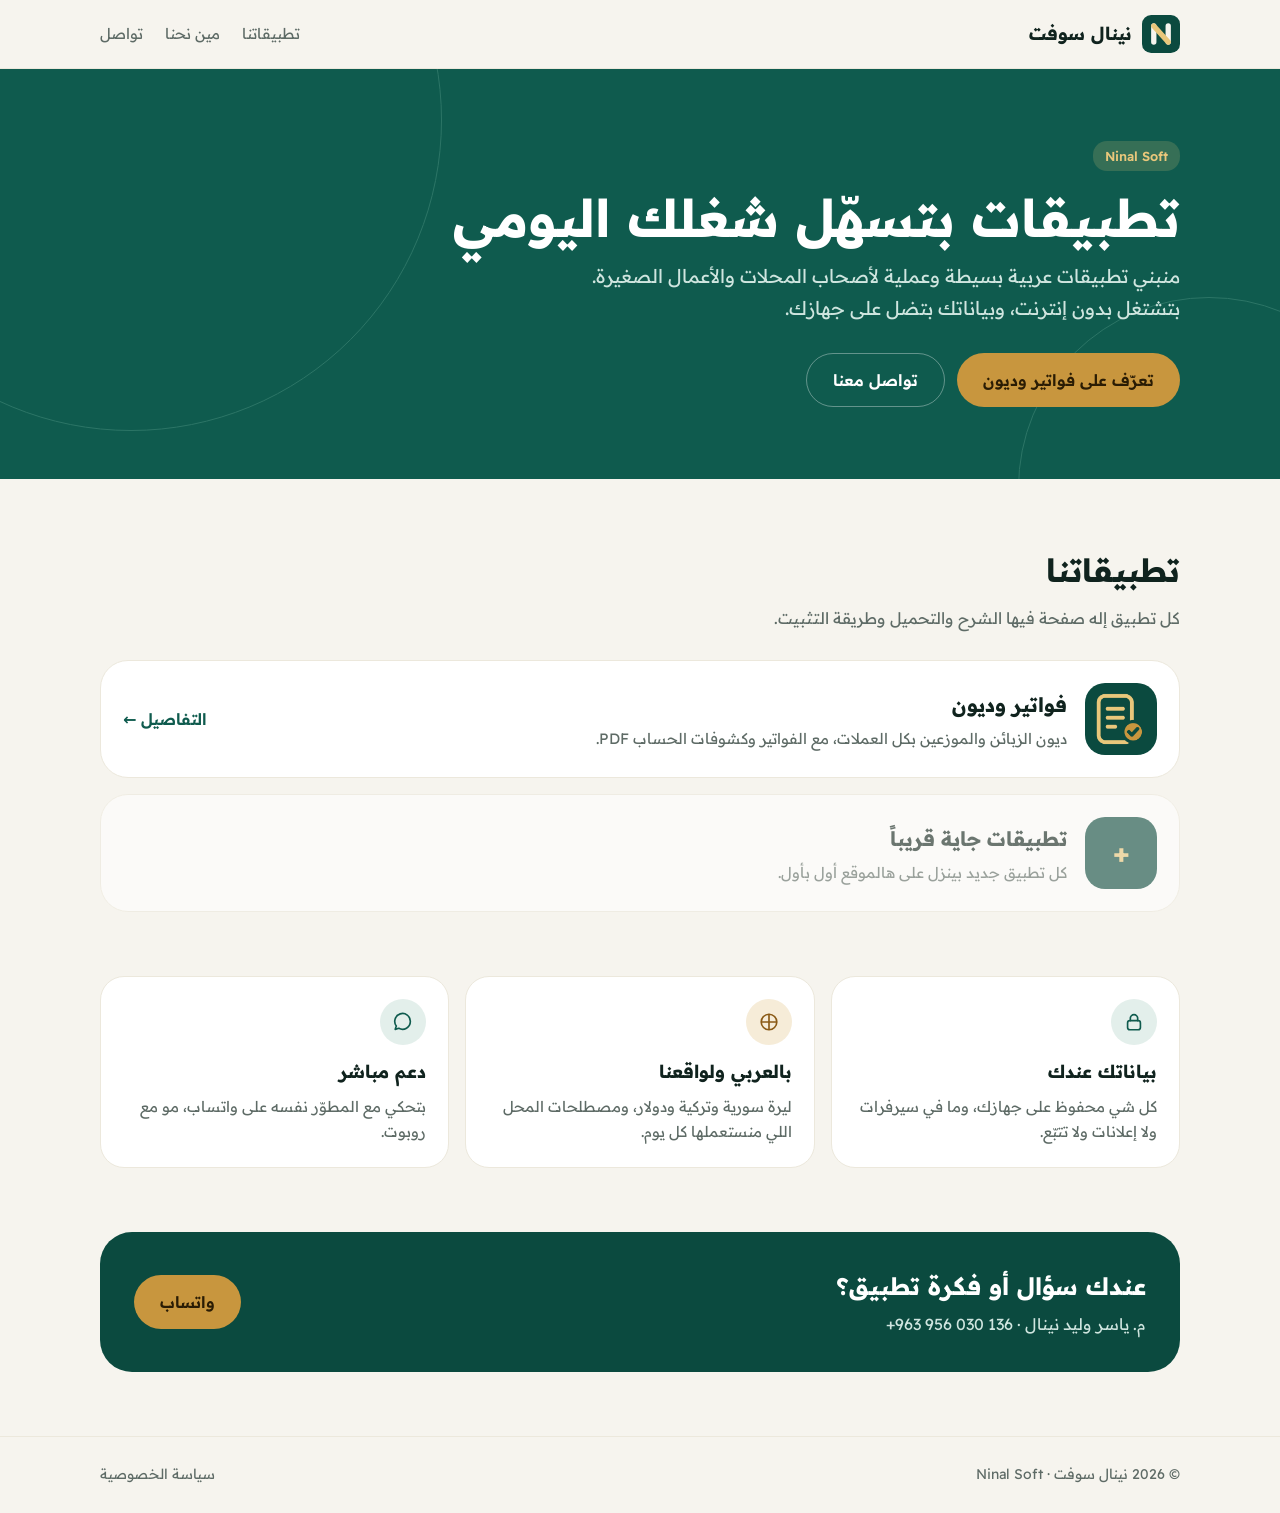
==== index.html @ b2c63a5c "موقع نينال سوفت: الرئيسية، فواتير وديون، التثبيت، الخصوصية، 404 Co-Authored-By: Claude Opus 5.5 <nor" ====
<!doctype html>
<html lang="ar" dir="rtl">
<head>
<meta charset="utf-8">
<meta name="viewport" content="width=device-width, initial-scale=1">
<title>نينال سوفت · Ninal Soft</title>
<meta name="description" content="نينال سوفت: تطبيقات عربية بسيطة وعملية لأصحاب المحلات والأعمال الصغيرة. أول تطبيقاتنا: فواتير وديون.">
<meta property="og:title" content="نينال سوفت · Ninal Soft">
<meta property="og:description" content="تطبيقات عربية عملية لأصحاب المحلات. أول تطبيقاتنا: فواتير وديون.">
<meta property="og:image" content="https://yasserninal120.github.io/assets/img/og-cover.png">
<link rel="icon" href="assets/img/favicon.png">
<link rel="apple-touch-icon" href="assets/img/apple-touch-icon.png">
<link rel="preconnect" href="https://fonts.googleapis.com">
<link rel="preconnect" href="https://fonts.gstatic.com" crossorigin>
<link href="https://fonts.googleapis.com/css2?family=Readex+Pro:wght@400;500;600;700&display=swap" rel="stylesheet">
<link rel="stylesheet" href="assets/site.css">
</head>
<body>
<header class="nav"><div class="wrap">
  <a class="brand" href="index.html"><svg class="logo" viewBox="0 0 100 100" aria-hidden="true"><rect width="100" height="100" rx="24" fill="#0B4A3F"/><rect x="24" y="22" width="14" height="56" rx="7" fill="#F6F4EE"/><rect x="62" y="22" width="14" height="56" rx="7" fill="#F6F4EE"/><path d="M31 29 L69 71" stroke="#E9C77B" stroke-width="14" stroke-linecap="round"/></svg>نينال سوفت</a>
  <nav class="links"><a href="#apps">تطبيقاتنا</a><a class="hide-sm" href="#about">مين نحنا</a><a href="#contact">تواصل</a></nav>
</div></header>

<div class="hero"><div class="wrap">
  <span class="chip" style="background:rgba(233,199,123,.18);color:var(--gold-light)">Ninal Soft</span>
  <h1>تطبيقات بتسهّل شغلك اليومي</h1>
  <p class="lead">منبني تطبيقات عربية بسيطة وعملية لأصحاب المحلات والأعمال الصغيرة. بتشتغل بدون إنترنت، وبياناتك بتضل على جهازك.</p>
  <div class="actions">
    <a class="btn btn-gold" href="debtbook/index.html">تعرّف على فواتير وديون</a>
    <a class="btn btn-ghost" href="#contact">تواصل معنا</a>
  </div>
</div></div>

<section id="apps"><div class="wrap">
  <h2 class="section-title">تطبيقاتنا</h2>
  <p class="section-sub">كل تطبيق إله صفحة فيها الشرح والتحميل وطريقة التثبيت.</p>
  <div class="grid">
    <a class="app-card" href="debtbook/index.html">
      <img src="assets/img/debtbook-icon.png" alt="أيقونة فواتير وديون" width="72" height="72">
      <div><h3>فواتير وديون</h3><p>ديون الزبائن والموزعين بكل العملات، مع الفواتير وكشوفات الحساب PDF.</p></div>
      <span class="go">التفاصيل ←</span>
    </a>
    <div class="app-card soon" aria-disabled="true">
      <span class="brand-mark" style="width:72px;height:72px;border-radius:20px;font-size:28px">+</span>
      <div><h3>تطبيقات جاية قريباً</h3><p>كل تطبيق جديد بينزل على هالموقع أول بأول.</p></div>
    </div>
  </div>
</div></section>

<section id="about" style="padding-top:0"><div class="wrap">
  <div class="grid grid-3">
    <div class="card"><div class="ic"><svg width="22" height="22" viewBox="0 0 24 24" fill="none" stroke="currentColor" stroke-width="1.8" stroke-linecap="round" stroke-linejoin="round"><rect x="5" y="10.5" width="14" height="10" rx="2.5"/><path d="M8 10.5V8a4 4 0 0 1 8 0v2.5"/></svg></div><h3>بياناتك عندك</h3><p>كل شي محفوظ على جهازك، وما في سيرفرات ولا إعلانات ولا تتبّع.</p></div>
    <div class="card"><div class="ic gold"><svg width="22" height="22" viewBox="0 0 24 24" fill="none" stroke="currentColor" stroke-width="1.8" stroke-linecap="round" stroke-linejoin="round"><path d="M4 12h16M12 4v16"/><circle cx="12" cy="12" r="8.5"/></svg></div><h3>بالعربي ولواقعنا</h3><p>ليرة سورية وتركية ودولار، ومصطلحات المحل اللي منستعملها كل يوم.</p></div>
    <div class="card"><div class="ic"><svg width="22" height="22" viewBox="0 0 24 24" fill="none" stroke="currentColor" stroke-width="1.8" stroke-linecap="round" stroke-linejoin="round"><path d="M20 11.5a8.5 8.5 0 0 1-12.6 7.4L3.5 20l1.2-3.7A8.5 8.5 0 1 1 20 11.5z"/></svg></div><h3>دعم مباشر</h3><p>بتحكي مع المطوّر نفسه على واتساب، مو مع روبوت.</p></div>
  </div>
</div></section>

<section id="contact" style="padding-top:0"><div class="wrap">
  <div class="contact">
    <div><h2>عندك سؤال أو فكرة تطبيق؟</h2><p>م. ياسر وليد نينال · <span dir="ltr">+963 956 030 136</span></p></div>
    <div class="actions">
      <a class="btn btn-gold" href="https://wa.me/963956030136" target="_blank" rel="noopener">واتساب</a>
    </div>
  </div>
</div></section>

<footer><div class="wrap"><span>© 2026 نينال سوفت · Ninal Soft</span><span><a href="debtbook/privacy/index.html">سياسة الخصوصية</a></span></div></footer>
</body>
</html>
---- assets/site.css ----
:root{
  --bg:#F6F4EE;--surface:#FFFFFF;--line:#ECE8DC;--field:#E2DDCF;
  --ink:#10231E;--muted:#5E6B66;
  --primary:#0F5B4E;--primary-deep:#0B4A3F;--primary-line:#2C7566;--tint:#E3EFEB;
  --gold:#C8963E;--gold-light:#E9C77B;--gold-bg:#F6ECD8;--gold-text:#8A5A16;
  --debt:#B42318;--credit:#0F7A4A;
  --radius:24px;--max:1120px;
}
@media (prefers-color-scheme:dark){
  :root{--bg:#0E1714;--surface:#16211D;--line:#24322D;--field:#2C3B35;--ink:#E8EFEC;--muted:#9DB0A9;--tint:#1F3A33;--gold-bg:#2E2618;--gold-text:#E9C77B}
}
*{box-sizing:border-box}
html{scroll-behavior:smooth}
body{margin:0;background:var(--bg);color:var(--ink);font-family:'Readex Pro',system-ui,sans-serif;line-height:1.7;-webkit-font-smoothing:antialiased}
a{color:inherit;text-decoration:none}
img{max-width:100%;display:block}
.wrap{max-width:var(--max);margin:0 auto;padding:0 20px}
.btn{display:inline-flex;align-items:center;justify-content:center;gap:10px;height:54px;padding:0 26px;border-radius:27px;font:600 16px 'Readex Pro',sans-serif;border:none;cursor:pointer;transition:transform .15s ease,box-shadow .15s ease}
.btn:hover{transform:translateY(-1px)}
.btn-gold{background:var(--gold);color:#2A1C04}
.btn-primary{background:var(--primary);color:#fff}
.btn-ghost{background:transparent;color:#fff;border:1px solid rgba(255,255,255,.35)}
.btn-outline{background:var(--surface);color:var(--ink);border:1px solid var(--field)}
.chip{display:inline-flex;align-items:center;gap:6px;font-size:13px;font-weight:600;padding:4px 12px;border-radius:14px;background:var(--gold-bg);color:var(--gold-text)}

/* header */
.nav{position:sticky;top:0;z-index:20;background:color-mix(in srgb,var(--bg) 88%,transparent);backdrop-filter:blur(10px);border-bottom:1px solid var(--line)}
.nav .wrap{display:flex;align-items:center;gap:14px;height:68px}
.brand{display:flex;align-items:center;gap:10px;font-weight:700;font-size:18px}
.brand-mark{width:38px;height:38px;border-radius:11px;background:var(--primary-deep);display:flex;align-items:center;justify-content:center;color:var(--gold-light);font-weight:700;font-size:20px;font-family:'Readex Pro',sans-serif}
.nav .links{margin-inline-start:auto;display:flex;gap:22px;font-size:15px;color:var(--muted)}
.nav .links a:hover{color:var(--primary)}
@media (max-width:640px){.nav .links{gap:14px;font-size:14px}.nav .links .hide-sm{display:none}}

/* hero */
.hero{background:var(--primary);color:#fff;position:relative;overflow:hidden}
.hero::before,.hero::after{content:"";position:absolute;border-radius:50%;border:1px solid var(--primary-line)}
.hero::before{width:620px;height:620px;top:-260px;left:-180px}
.hero::after{width:380px;height:380px;bottom:-200px;right:-120px}
.hero .wrap{position:relative;z-index:1;padding-top:72px;padding-bottom:72px}
.hero h1{margin:14px 0 10px;font-size:clamp(32px,5vw,52px);line-height:1.25;font-weight:700}
.hero p.lead{margin:0;font-size:clamp(16px,2vw,19px);color:#CFE5DF;max-width:620px}
.hero .actions{display:flex;flex-wrap:wrap;gap:12px;margin-top:28px}
.hero .meta{margin-top:14px;font-size:13px;color:#A9CEC4}

.app-hero{display:grid;grid-template-columns:1.1fr .9fr;gap:40px;align-items:center}
.app-hero .icon{width:84px;height:84px;border-radius:24px;box-shadow:0 10px 30px rgba(0,0,0,.25)}
.phone{width:280px;margin-inline:auto;border-radius:38px;padding:10px;background:#0B1512;box-shadow:0 30px 60px rgba(0,0,0,.35)}
.phone img{border-radius:30px}
@media (max-width:860px){.app-hero{grid-template-columns:1fr}.phone{width:240px}}

/* sections */
section{padding:64px 0}
.section-title{font-size:clamp(24px,3vw,32px);margin:0 0 8px;font-weight:700}
.section-sub{margin:0 0 28px;color:var(--muted);font-size:16px}
.grid{display:grid;gap:16px}
.grid-3{grid-template-columns:repeat(3,minmax(0,1fr))}
.grid-2{grid-template-columns:repeat(2,minmax(0,1fr))}
@media (max-width:860px){.grid-3{grid-template-columns:repeat(2,minmax(0,1fr))}}
@media (max-width:560px){.grid-3,.grid-2{grid-template-columns:1fr}}
.card{background:var(--surface);border:1px solid var(--line);border-radius:var(--radius);padding:22px}
.card h3{margin:12px 0 6px;font-size:18px}
.card p{margin:0;color:var(--muted);font-size:15px}
.ic{width:46px;height:46px;border-radius:50%;background:var(--tint);color:var(--primary);display:flex;align-items:center;justify-content:center}
.ic.gold{background:var(--gold-bg);color:var(--gold-text)}

/* apps grid (company home) */
.app-card{display:flex;gap:18px;align-items:center;background:var(--surface);border:1px solid var(--line);border-radius:28px;padding:22px;transition:border-color .15s}
.app-card:hover{border-color:var(--primary)}
.app-card img{width:72px;height:72px;border-radius:20px}
.app-card h3{margin:0;font-size:20px}
.app-card p{margin:4px 0 0;color:var(--muted);font-size:15px}
.app-card .go{margin-inline-start:auto;color:var(--primary);font-weight:600;white-space:nowrap}
.soon{opacity:.6}

/* screenshots */
.shots{display:flex;gap:18px;overflow-x:auto;padding-bottom:10px;scroll-snap-type:x mandatory}
.shots figure{margin:0;flex:0 0 220px;scroll-snap-align:start}
.shots img{border-radius:24px;border:1px solid var(--line)}
.shots figcaption{text-align:center;font-size:13px;color:var(--muted);margin-top:8px}

/* pricing */
.price{display:flex;flex-direction:column;gap:10px}
.price.featured{border:2px solid var(--primary)}
.price .amount{font-size:28px;font-weight:700}
.price ul{margin:6px 0 0;padding:0 18px 0 0;color:var(--muted);font-size:15px}

/* steps */
.steps{counter-reset:s;display:flex;flex-direction:column;gap:14px}
.step{display:flex;gap:16px;background:var(--surface);border:1px solid var(--line);border-radius:22px;padding:18px 20px}
.step::before{counter-increment:s;content:counter(s);flex:0 0 36px;height:36px;border-radius:50%;background:var(--primary);color:#fff;font-weight:700;display:flex;align-items:center;justify-content:center}
.step h3{margin:2px 0 4px;font-size:17px}
.step p{margin:0;color:var(--muted);font-size:15px}
.note{background:var(--gold-bg);color:var(--gold-text);border-radius:20px;padding:16px 18px;font-size:15px}
code,.mono{font-family:ui-monospace,Menlo,monospace;direction:ltr;unicode-bidi:isolate}
.fp{word-break:break-all;font-size:12.5px;background:var(--surface);border:1px solid var(--line);border-radius:14px;padding:10px 12px;display:block;margin-top:8px}

/* prose (privacy) */
.prose{max-width:780px}
.prose h2{font-size:20px;margin:28px 0 6px}
.prose p,.prose li{color:var(--muted);font-size:16px}
.lang-switch{display:inline-flex;gap:4px;background:var(--line);border-radius:20px;padding:4px}
.lang-switch button{border:none;background:transparent;color:var(--muted);font:600 14px 'Readex Pro',sans-serif;padding:6px 16px;border-radius:16px;cursor:pointer}
.lang-switch button.on{background:var(--surface);color:var(--primary)}
[data-lang="en"] .ar,[data-lang="ar"] .en{display:none}

/* contact + footer */
.contact{background:var(--primary-deep);color:#fff;border-radius:32px;padding:34px;display:flex;flex-wrap:wrap;align-items:center;gap:20px}
.contact h2{margin:0;font-size:24px}
.contact p{margin:4px 0 0;color:#CFE5DF}
.contact .actions{margin-inline-start:auto;display:flex;gap:10px;flex-wrap:wrap}
footer{border-top:1px solid var(--line);padding:26px 0;color:var(--muted);font-size:14px}
footer .wrap{display:flex;flex-wrap:wrap;gap:12px;justify-content:space-between}
footer a:hover{color:var(--primary)}
.fp[hidden]{display:none}
@media (max-width:560px){.app-card .go{display:none}.app-card{align-items:flex-start}}
.logo{width:38px;height:38px;flex:none;display:block}
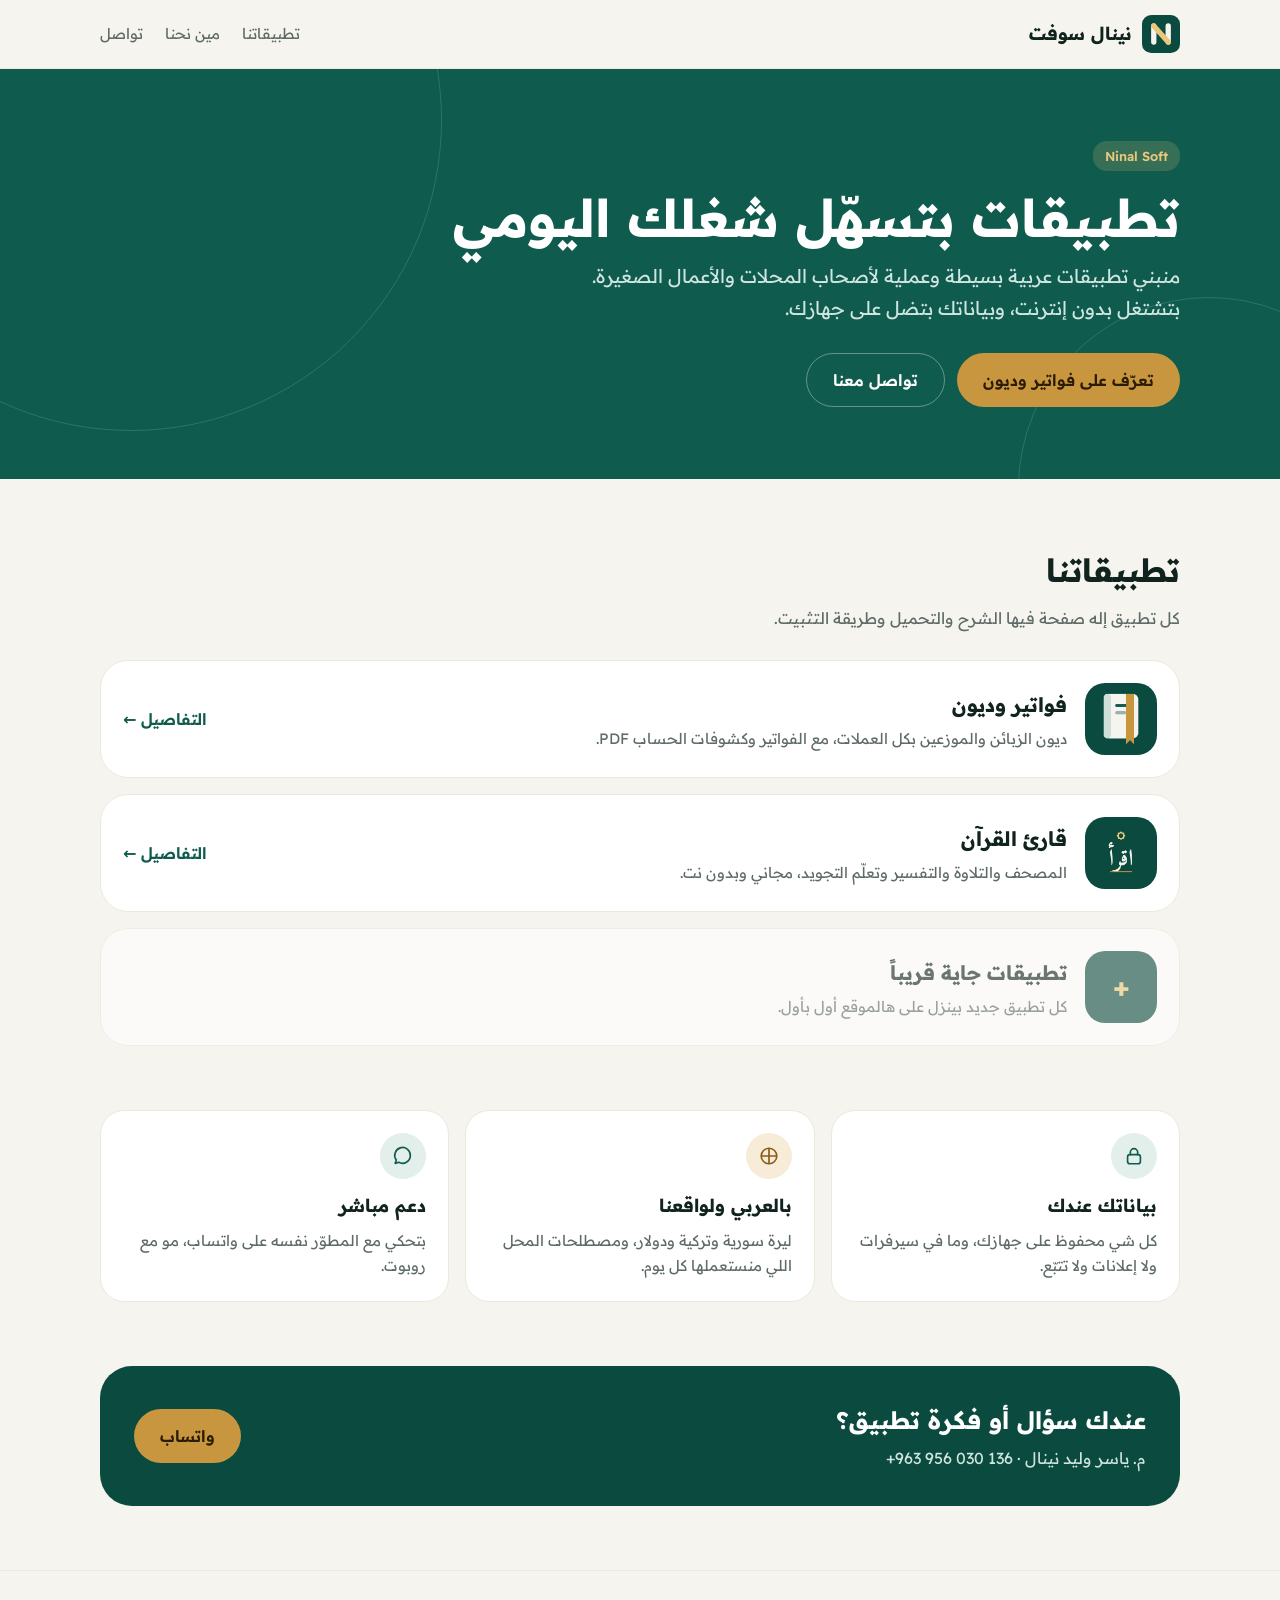
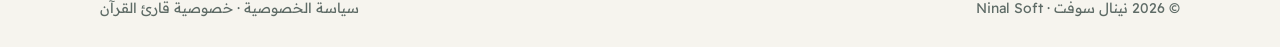
==== commit b45166c4: "قارئ القرآن 2.2.1: صفحة التطبيق والتثبيت والخصوصية، الصور، الملف، وكرت بالرئيسية Co-Authored-By: Cla" ====
--- a/index.html
+++ b/index.html
@@ -40,6 +40,11 @@
       <div><h3>فواتير وديون</h3><p>ديون الزبائن والموزعين بكل العملات، مع الفواتير وكشوفات الحساب PDF.</p></div>
       <span class="go">التفاصيل ←</span>
     </a>
+    <a class="app-card" href="quran/index.html">
+      <img src="quran/img/quran-icon.png" alt="أيقونة قارئ القرآن" width="72" height="72">
+      <div><h3>قارئ القرآن</h3><p>المصحف والتلاوة والتفسير وتعلّم التجويد، مجاني وبدون نت.</p></div>
+      <span class="go">التفاصيل ←</span>
+    </a>
     <div class="app-card soon" aria-disabled="true">
       <span class="brand-mark" style="width:72px;height:72px;border-radius:20px;font-size:28px">+</span>
       <div><h3>تطبيقات جاية قريباً</h3><p>كل تطبيق جديد بينزل على هالموقع أول بأول.</p></div>
@@ -64,6 +69,6 @@
   </div>
 </div></section>
 
-<footer><div class="wrap"><span>© 2026 نينال سوفت · Ninal Soft</span><span><a href="debtbook/privacy/index.html">سياسة الخصوصية</a></span></div></footer>
+<footer><div class="wrap"><span>© 2026 نينال سوفت · Ninal Soft</span><span><a href="debtbook/privacy/index.html">سياسة الخصوصية</a> · <a href="quran/privacy/index.html">خصوصية قارئ القرآن</a></span></div></footer>
 </body>
 </html>
